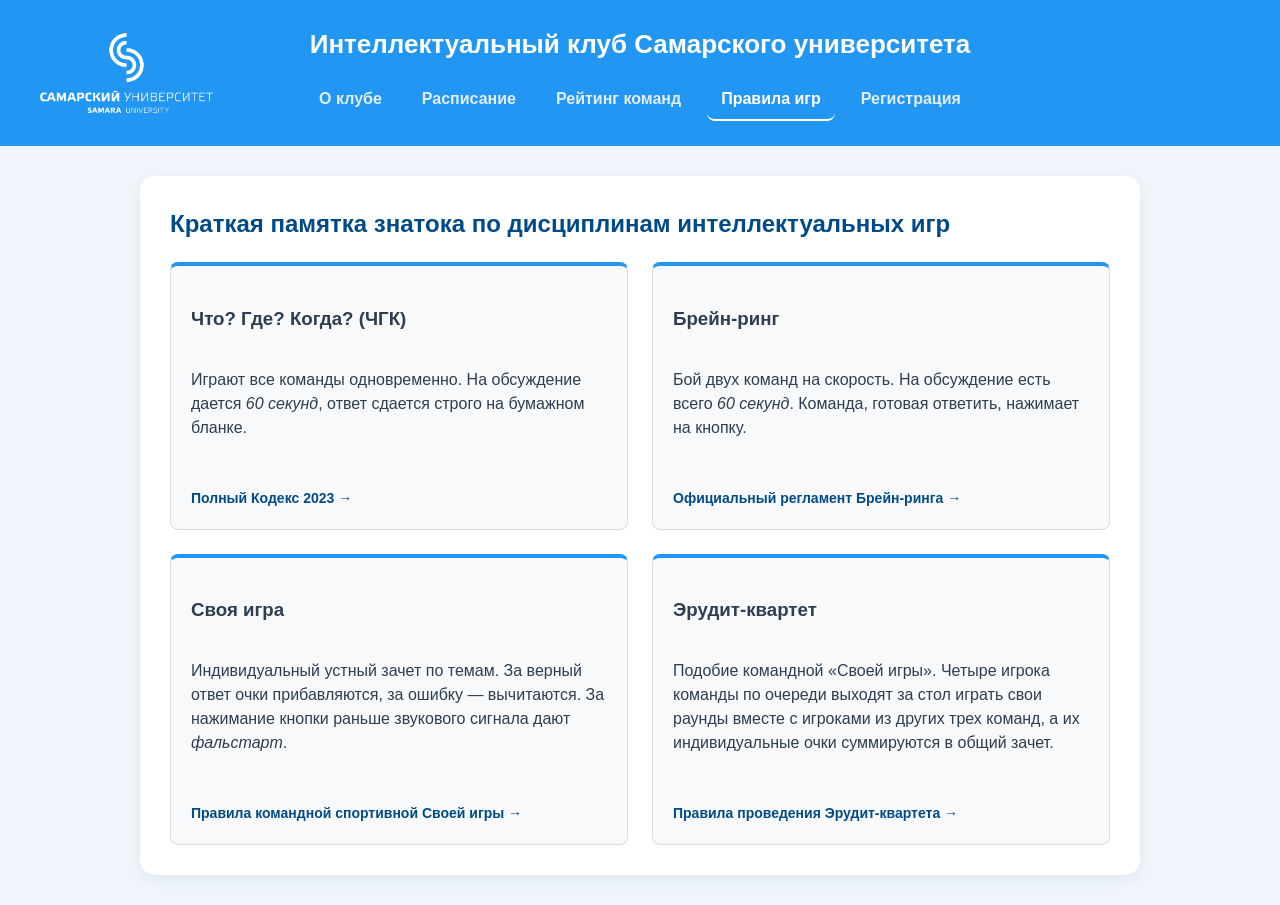
==== lab4/rules.html @ c1598ffd "выполнена lab4" ====
<!DOCTYPE html>
<html lang="ru">
<head>
    <meta charset="UTF-8">
    <title>КИИ Самарского Университета — Правила игр</title>
    <link rel="stylesheet" href="style.css">
</head>
<body class="page">
    <header class="header">
        <img src="./images/logo.png" alt="Логотип Самарского университета" class="header__logo">
        <h1 class="header__title">Интеллектуальный клуб Самарского университета</h1>
        <nav class="nav">
            <a href="index.html" class="nav__link">О клубе</a>
            <a href="schedule.html" class="nav__link">Расписание</a>
            <a href="rating.html" class="nav__link">Рейтинг команд</a>
            <a href="rules.html" class="nav__link nav__link_active">Правила игр</a>
            <a href="register.html" class="nav__link">Регистрация</a>
        </nav>
    </header>

    <main class="main">
        <section class="section">
            <h2 class="section__title">Краткая памятка знатока по дисциплинам интеллектуальных игр</h2>

            <div class="rules-grid">
                <article class="rules-grid__item">
                    <h3>Что? Где? Когда? (ЧГК)</h3>
                    <p>Играют все команды одновременно. На обсуждение дается <em>60 секунд</em>, ответ сдается строго на бумажном бланке.</p>
                    <br><a href="https://old-codices.surge.sh/codex-2023.html" target="_blank" class="rules-grid__link">Полный Кодекс 2023 &rarr;</a>
                </article>

                <article class="rules-grid__item">
                    <h3>Брейн-ринг</h3>
                    <p>Бой двух команд на скорость. На обсуждение есть всего <em>60 секунд</em>. Команда, готовая ответить, нажимает на кнопку.</p>
                    <br><a href="https://old-codices.surge.sh/rules-kvrm.html" target="_blank" class="rules-grid__link">Официальный регламент Брейн-ринга &rarr;</a>
                </article>

                <article class="rules-grid__item">
                    <h3>Своя игра</h3>
                    <p>Индивидуальный устный зачет по темам. За верный ответ очки прибавляются, за ошибку — вычитаются. За нажимание кнопки раньше звукового сигнала дают <em>фальстарт</em>.</p>
                    <br><a href="https://docs.google.com/document/d/1kTm87vC_UaS8PUWRhrIhLqLHv9Hd7UfP5saXtlC0ASM/edit?tab=t.0#heading=h.rh2q0ufdpvqy" target="_blank" class="rules-grid__link">Правила командной спортивной Своей игры &rarr;</a>
                </article>

                <article class="rules-grid__item">
                    <h3>Эрудит-квартет</h3>
                    <p>Подобие командной «Своей игры». Четыре игрока команды по очереди выходят за стол играть свои раунды вместе с игроками из других трех команд, а их индивидуальные очки суммируются в общий зачет.</p>
                    <br><a href="https://docs.google.com/document/d/1eOD3yY4xZDHblvDryVkJYCSeZRGFIFkeLAnmjpHCoiA/edit?tab=t.0" target="_blank" class="rules-grid__link">Правила проведения Эрудит-квартета &rarr;</a>
                </article>
            </div>
        </section>
    </main>
</body>
</html>
---- lab4/style.css ----
:root {
    --color-bg-page: #eff5fb;
    --color-bg-surface: #ffffff;
    --color-bg-subtle: #f8f9fa;
    --color-bg-row-even: #f7f9fa;
    --color-primary: #2196f3;
    --color-primary-dark: #004B87;
    --color-primary-hover: #003663;
    --color-accent: #01085f;
    --color-text-main: #2c3e50;
    --color-text-muted: #5a6c7d;
    --color-text-inverse: #ffffff;
    --color-nav-link: #e2eefc;
    --color-border: #dcdde1;
    --color-shadow: rgba(0, 75, 135, 0.08);
    --color-glow: rgba(33, 150, 243, 0.4);
}


.page {
    font-family: 'Segoe UI', Arial, sans-serif;
    background-color: var(--color-bg-page);
    color: var(--color-text-main);
    margin: 0;
    line-height: 1.5;
}


.header {
    background-color: var(--color-primary);
    color: var(--color-text-inverse);
    padding: 25px 30px;
    display: flex;
    flex-direction: column;
    align-items: center;
    gap: 15px;
    position: relative;
}


.header__logo {
    max-height: 120px;
    width: auto;
    position: absolute;
    left: 20px;
    top: 50%;
    transform: translateY(-50%);
}


.header__title {
    margin: 0;
    font-size: 26px;
    font-weight: 600;
    text-align: center;
}

.nav {
    display: flex;
    justify-content: center;
    gap: 12px;
    flex-wrap: wrap;
}

.nav__link {
    color: var(--color-nav-link);
    text-decoration: none;
    font-weight: 600;
    padding: 8px 14px;
    border-radius: 8px;
}

.nav__link:hover {
    color: var(--color-text-inverse);
    background-color: var(--color-shadow);
}

.nav__link_active {
    color: var(--color-text-inverse);
    border-bottom: 2px solid var(--color-text-inverse);
}


.main {
    padding: 30px 20px;
    max-width: 1000px;
    margin: 0 auto;
}

.main-image {
    max-width: 100%;
    height: auto;
    border-radius: 8px;
    margin-top: 20px;
}


.section {
    background-color: var(--color-bg-surface);
    padding: 30px;
    border-radius: 15px;
    box-shadow: 0 4px 14px var(--color-shadow);
    animation: fadeSlideUp 1s ease-out both;
}

.section__title {
    margin-top: 0;
    color: var(--color-primary-dark);
}

.section__title_center,
.section__text_center {
    text-align: center;
}


@keyframes fadeSlideUp {
    from {
        opacity: 0;
        transform: translateY(18px);
    }
    to {
        opacity: 1;
        transform: translateY(0);
    }
}

@keyframes pulseBadge {
    0%, 100% {
        box-shadow: 0 0 0 0 var(--color-glow);
    }
    50% {
        box-shadow: 0 0 0 10px transparent;
    }
}


.schedule-flex {
    display: flex;
    flex-wrap: wrap;
    gap: 20px;
    margin-top: 20px;
}

.schedule-flex__card {
    flex: 1 1 200px;
    display: flex;
    flex-direction: column;
    justify-content: space-between;
    background-color: var(--color-bg-subtle);
    border-left: 5px solid var(--color-primary-dark);
    padding: 20px;
    border-radius: 0 10px 10px 0;
    transition: transform 0.3s ease, box-shadow 0.3s ease;
}


.schedule-flex__card_cancelled {
    border-left-color: var(--color-text-muted);
    opacity: 0.75;
}

.schedule-flex__badge {
    align-self: flex-start;
    background-color: var(--color-primary);
    color: var(--color-text-inverse);
    font-size: 12px;
    font-weight: 700;
    padding: 4px 10px;
    border-radius: 20px;
    margin-top: 12px;
    animation: pulseBadge 2s infinite;
}


.rules-grid {
    display: grid;
    grid-template-columns: repeat(auto-fit, minmax(380px, 1fr));
    gap: 24px;
    margin-top: 20px;
}

.rules-grid__item {
    display: grid;
    grid-template-rows: auto 1fr auto;
    background-color: var(--color-bg-subtle);
    border: 1px solid var(--color-border);
    border-top: 4px solid var(--color-primary);
    border-radius: 8px;
    padding: 20px;
    transition: transform 0.3s ease, border-color 0.3s ease;
}

.rules-grid__item:hover {
    transform: translateY(-2px);
    border-top-color: var(--color-accent);
}

.rules-grid__link {
    display: inline-block;
    margin-top: 8px;
    font-size: 14px;
    color: var(--color-primary-dark);
    text-decoration: none;
    font-weight: 600;
}

.rules-grid__link:hover {
    color: var(--color-primary);
}

.rating-table {
    width: 100%;
    margin-top: 20px;
}

.rating-table__th,
.rating-table__td {
    border: 1px solid var(--color-border);
    padding: 14px;
}

.rating-table__th {
    background-color: var(--color-primary-dark);
    color: var(--color-text-inverse);
}

.rating-table__row:nth-child(even) {
    background-color: var(--color-bg-row-even);
}

.rating-table__td_center {
    text-align: center;
}

.rating-table__td_right {
    text-align: right;
}

.form {
    display: flex;
    flex-direction: column;
    gap: 18px;
    max-width: 520px;
    margin: 25px auto 0 auto;
}


.form__group {
    display: flex;
    flex-direction: column;
    gap: 6px;
}

.form__group_row {
    flex-direction: row;
    align-items: center;
    gap: 10px;
}

.form__label {
    font-weight: 600;
    color: var(--color-text-main);
}

.form__input {
    padding: 10px 14px;
    border: 1px solid var(--color-border);
    border-radius: 8px;
    font-size: 15px;
    background-color: var(--color-bg-surface);
    color: var(--color-text-main);
    transition: border-color 0.4s ease, box-shadow 0.4s ease;
}

.form__input:focus {
    outline: none;
    border-color: var(--color-primary);
    box-shadow: 0 0 0 4px var(--color-glow);
}

.form__submit {
    padding: 12px 20px;
    background-color: var(--color-primary-dark);
    color: var(--color-text-inverse);
    border: none;
    border-radius: 6px;
    font-size: 16px;
    font-weight: 600;
    cursor: pointer;
    transition: background-color 0.3s ease, transform 0.2s ease;
}

.form__submit:hover {
    background-color: var(--color-primary-hover);
    transform: translateY(-2px);
}

.form__status {
    margin: 0;
    font-weight: 600;
    color: var(--color-primary-dark);
}


.fade-in {
    animation: fadeSlideUp 0.5s ease-out both;
}

.fade-in_delay-1 { animation-delay: 0.1s; }
.fade-in_delay-2 { animation-delay: 0.2s; }
.fade-in_delay-3 { animation-delay: 0.3s; }
.fade-in_delay-4 { animation-delay: 0.4s; }
.fade-in_delay-5 { animation-delay: 0.5s; }
.fade-in_delay-6 { animation-delay: 0.6s; }
.fade-in_delay-7 { animation-delay: 0.7s; }
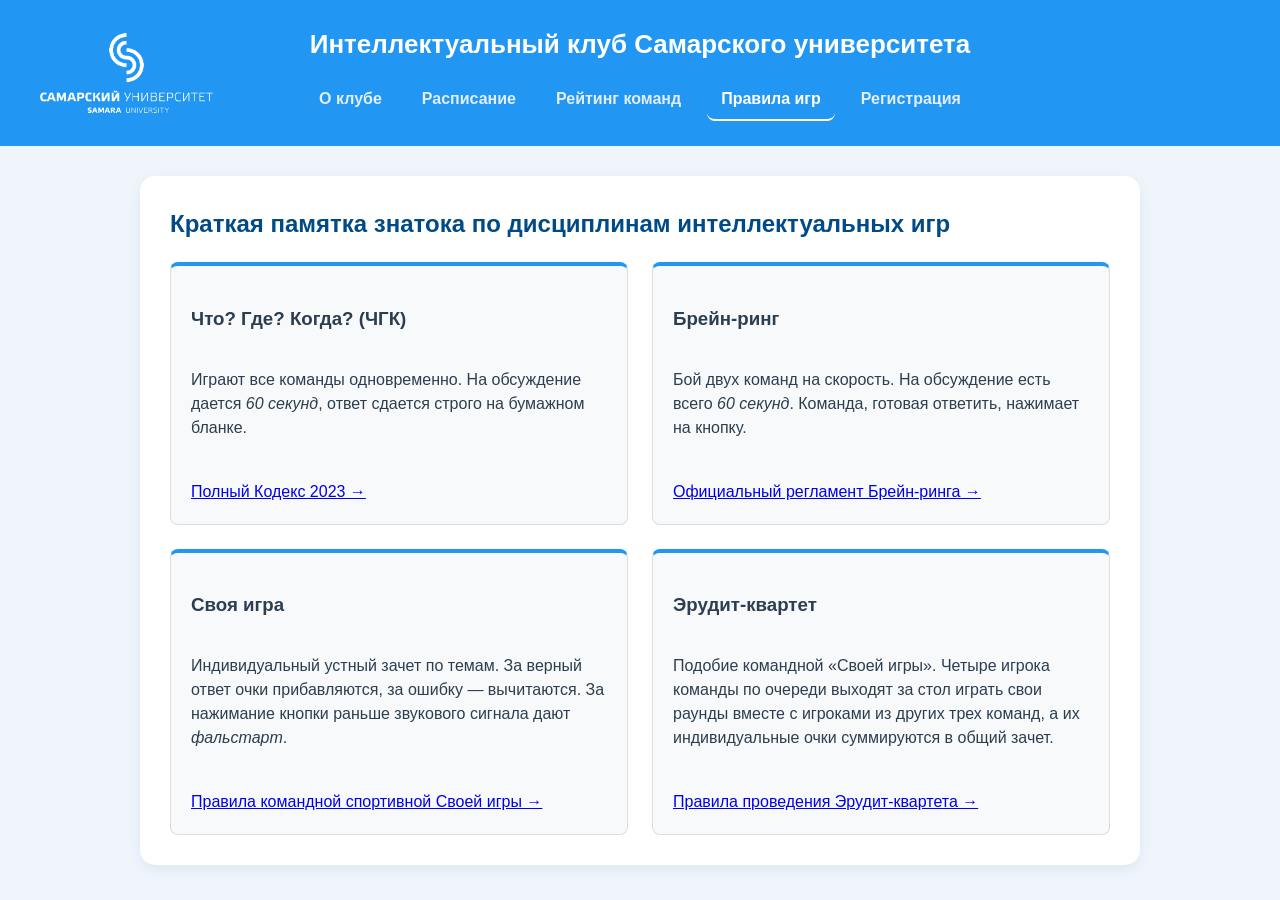
==== commit 519e32a7: "исправлены ошибки(grid flex form) в lab4" ====
--- a/lab4/rules.html
+++ b/lab4/rules.html
@@ -22,26 +22,26 @@
         <section class="section">
             <h2 class="section__title">Краткая памятка знатока по дисциплинам интеллектуальных игр</h2>
 
-            <div class="rules-grid">
-                <article class="rules-grid__item">
+            <div class="rules">
+                <article class="rules__item">
                     <h3>Что? Где? Когда? (ЧГК)</h3>
                     <p>Играют все команды одновременно. На обсуждение дается <em>60 секунд</em>, ответ сдается строго на бумажном бланке.</p>
                     <br><a href="https://old-codices.surge.sh/codex-2023.html" target="_blank" class="rules-grid__link">Полный Кодекс 2023 &rarr;</a>
                 </article>
 
-                <article class="rules-grid__item">
+                <article class="rules__item">
                     <h3>Брейн-ринг</h3>
                     <p>Бой двух команд на скорость. На обсуждение есть всего <em>60 секунд</em>. Команда, готовая ответить, нажимает на кнопку.</p>
                     <br><a href="https://old-codices.surge.sh/rules-kvrm.html" target="_blank" class="rules-grid__link">Официальный регламент Брейн-ринга &rarr;</a>
                 </article>
 
-                <article class="rules-grid__item">
+                <article class="rules__item">
                     <h3>Своя игра</h3>
                     <p>Индивидуальный устный зачет по темам. За верный ответ очки прибавляются, за ошибку — вычитаются. За нажимание кнопки раньше звукового сигнала дают <em>фальстарт</em>.</p>
                     <br><a href="https://docs.google.com/document/d/1kTm87vC_UaS8PUWRhrIhLqLHv9Hd7UfP5saXtlC0ASM/edit?tab=t.0#heading=h.rh2q0ufdpvqy" target="_blank" class="rules-grid__link">Правила командной спортивной Своей игры &rarr;</a>
                 </article>
 
-                <article class="rules-grid__item">
+                <article class="rules__item">
                     <h3>Эрудит-квартет</h3>
                     <p>Подобие командной «Своей игры». Четыре игрока команды по очереди выходят за стол играть свои раунды вместе с игроками из других трех команд, а их индивидуальные очки суммируются в общий зачет.</p>
                     <br><a href="https://docs.google.com/document/d/1eOD3yY4xZDHblvDryVkJYCSeZRGFIFkeLAnmjpHCoiA/edit?tab=t.0" target="_blank" class="rules-grid__link">Правила проведения Эрудит-квартета &rarr;</a>
--- a/lab4/style.css
+++ b/lab4/style.css
@@ -135,14 +135,14 @@
 }
 
 
-.schedule-flex {
+.schedule {
     display: flex;
     flex-wrap: wrap;
     gap: 20px;
     margin-top: 20px;
 }
 
-.schedule-flex__card {
+.schedule__card {
     flex: 1 1 200px;
     display: flex;
     flex-direction: column;
@@ -155,12 +155,12 @@
 }
 
 
-.schedule-flex__card_cancelled {
+.schedule__card_cancelled {
     border-left-color: var(--color-text-muted);
     opacity: 0.75;
 }
 
-.schedule-flex__badge {
+.schedule__badge {
     align-self: flex-start;
     background-color: var(--color-primary);
     color: var(--color-text-inverse);
@@ -173,14 +173,14 @@
 }
 
 
-.rules-grid {
+.rules {
     display: grid;
     grid-template-columns: repeat(auto-fit, minmax(380px, 1fr));
     gap: 24px;
     margin-top: 20px;
 }
 
-.rules-grid__item {
+.rules__item {
     display: grid;
     grid-template-rows: auto 1fr auto;
     background-color: var(--color-bg-subtle);
@@ -191,12 +191,12 @@
     transition: transform 0.3s ease, border-color 0.3s ease;
 }
 
-.rules-grid__item:hover {
+.rules__item:hover {
     transform: translateY(-2px);
     border-top-color: var(--color-accent);
 }
 
-.rules-grid__link {
+.rules__link {
     display: inline-block;
     margin-top: 8px;
     font-size: 14px;
@@ -205,7 +205,7 @@
     font-weight: 600;
 }
 
-.rules-grid__link:hover {
+.rules__link:hover {
     color: var(--color-primary);
 }
 
@@ -304,14 +304,14 @@
 
 
 .fade-in {
-    animation: fadeSlideUp 0.5s ease-out both;
-}
-
-.fade-in_delay-1 { animation-delay: 0.1s; }
-.fade-in_delay-2 { animation-delay: 0.2s; }
-.fade-in_delay-3 { animation-delay: 0.3s; }
-.fade-in_delay-4 { animation-delay: 0.4s; }
-.fade-in_delay-5 { animation-delay: 0.5s; }
-.fade-in_delay-6 { animation-delay: 0.6s; }
-.fade-in_delay-7 { animation-delay: 0.7s; }
-
+    animation: fadeSlideUp 0.7s ease-out both;
+}
+
+.fade-in_delay-1 { animation-delay: 0.2s; }
+.fade-in_delay-2 { animation-delay: 0.4s; }
+.fade-in_delay-3 { animation-delay: 0.6s; }
+.fade-in_delay-4 { animation-delay: 0.8s; }
+.fade-in_delay-5 { animation-delay: 1s; }
+.fade-in_delay-6 { animation-delay: 1.2s; }
+.fade-in_delay-7 { animation-delay: 1.4s; }
+
